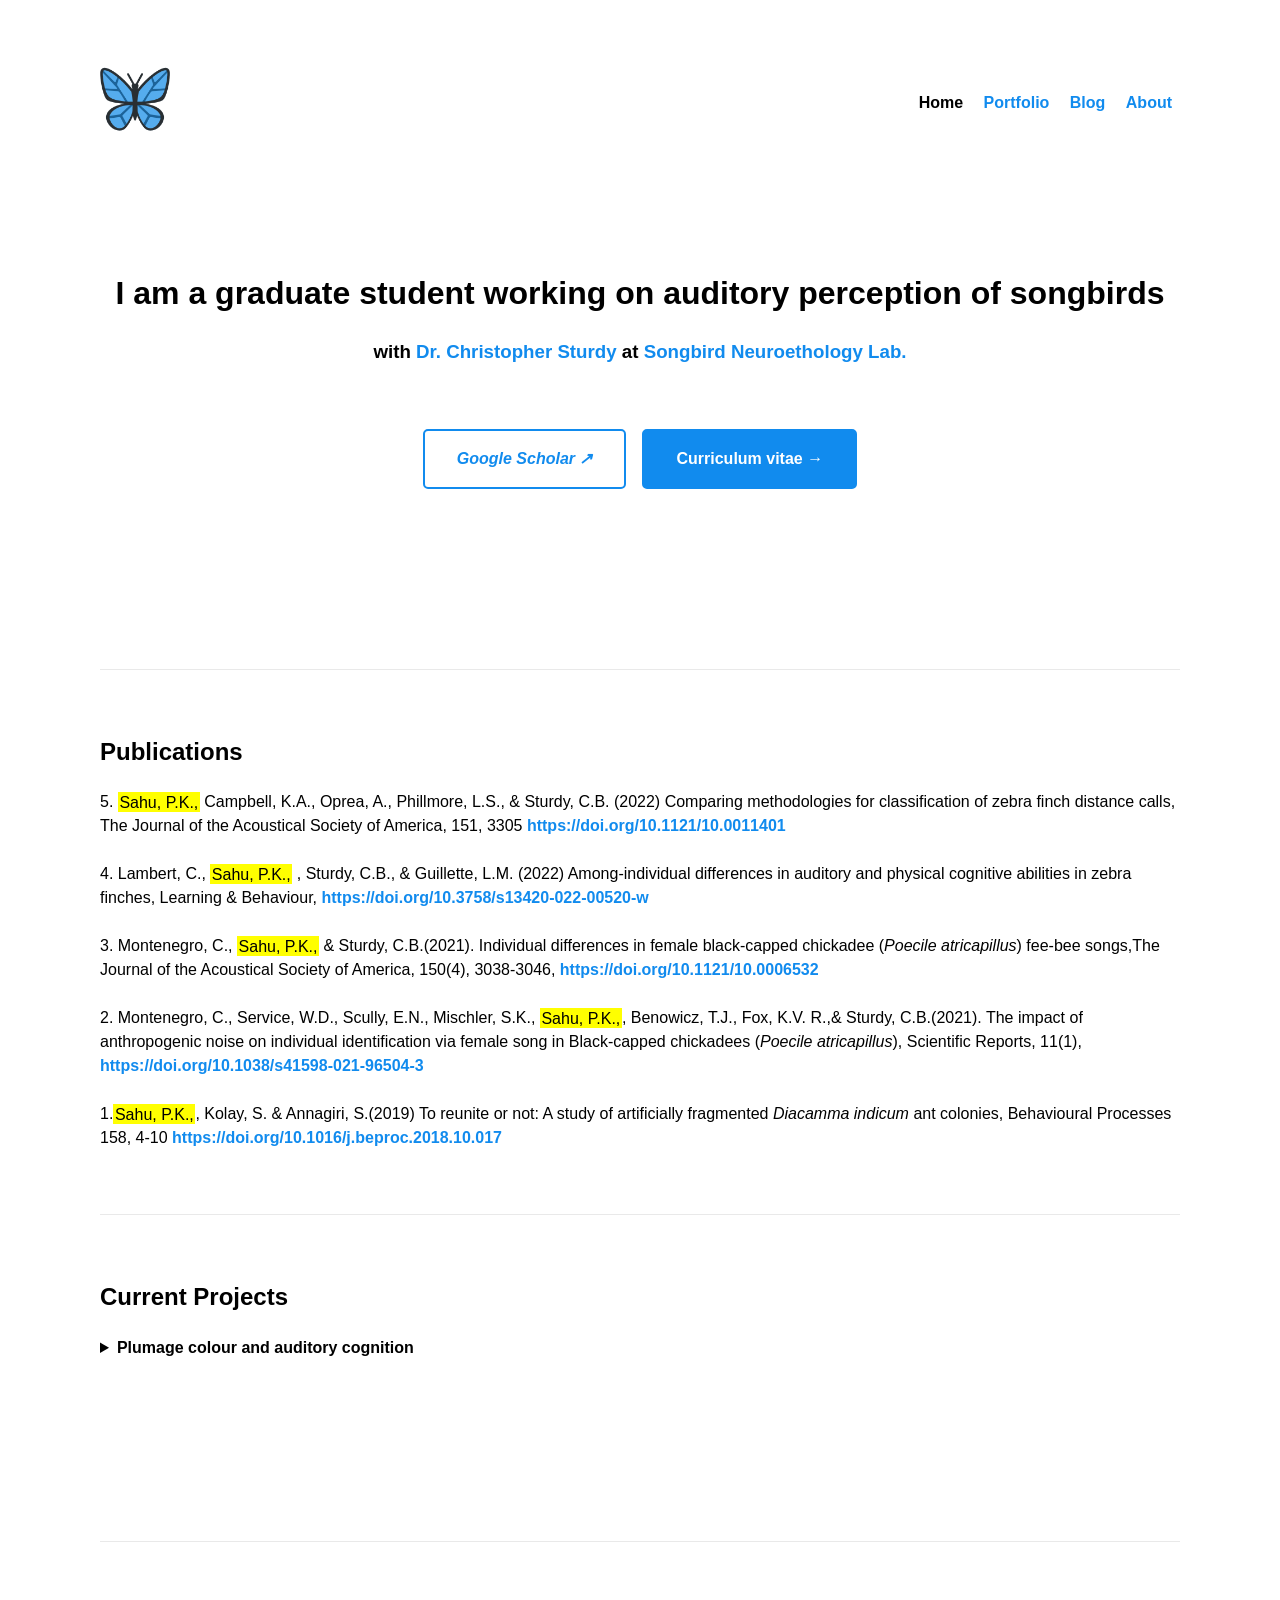
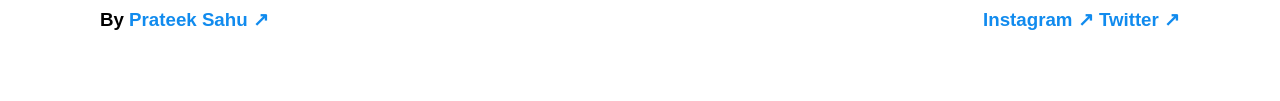
==== index.html @ da3356ee "first" ====
<!-- MVP.css quickstart template: https://github.com/andybrewer/mvp/ -->

<!DOCTYPE html>
<html lang="en">

<head>
    <link rel="icon" href="./images/logo.png">
    <link rel="stylesheet" href="./mvp.css">

    <meta charset="utf-8">
    <meta name="description" content="My description">
    <meta name="viewport" content="width=device-width, initial-scale=1.0">

    <title>Home | Prateek Sahu</title>
</head>

<body>
    <header>
        <nav>
            <a href="https://prateeksahu.com"> <img alt="Prateek Sahu" src="./images/logo.png" height="70"></a>
            <ul>
                <li>Home</li>
                <li><a href="./portfolio.html">Portfolio</a></li>
                <li><a href="./blog.html">Blog</a></li>
                <li><a href="./about.html">About</a></li>
                <!-- <li><a href="#">Dropdown Menu Item</a>
                    <ul>
                        <li><a href="#">Sublink with a long name</a></li>
                        <li><a href="#">Short sublink</a></li>
                    </ul>
                </li> -->
            </ul>
        </nav>
        <h1>
           I am a graduate student working on auditory perception of songbirds</h1>
        <h3> with <a href="https://www.ualberta.ca/science/about-us/contact-us/faculty-directory/christopher-sturdy"> Dr. Christopher Sturdy </a> at 
            <a href="https://sites.psych.ualberta.ca/songbirdneuroethologylab/">Songbird Neuroethology Lab.</h3>
        <br>
        <p><a href="https://scholar.google.com/citations?user=PaXuXvQAAAAJ&hl=en" target="_blank"><i>Google Scholar &nearr;</i></a><a href="./Prateek_Sahu_CV.pdf" target="_blank"><b>Curriculum vitae &rarr;</b></a></p>
    </header>
    <main>
        <!-- <hr>
        <section>
            <!-- <header>
                <h2>Recent Research</h2>
                <p>2. Feed time duration & operant paradigm </p>
                <BR>
                <p>In our Songbird Neuroethology Lab, we often use operant conditioning procedures to study auditory perception i.e. how do birds perceive various vocalizations/sounds? 
                    In an operant study, birds are trained to respond to specific vocalizations using food reinforcement i.e. birds discriminate among vocalization categories. 
                    In previous studies of our lab, birds used to get 1 sec of food access after correct response (correct option depending on research question).
                    In the current study, I investigated the effect of doubling the feed time duration on discrimination performance.</p>
            </header> -->
            <!-- <aside>
                <h3>What?</h3>
                <p>Zebra finches discriminated female distance calls from male distance calls. We compared discrimination performance of birds who got food access of 2 sec vs 1 sec.</p>
                <!-- <p><small>*with small content</small></p> -->
            </aside> 
            <!-- <aside>
                <h3>Why?</h3>
                <p>Food time duration plays crucial role for motivation and animal-wellbeing during an experiment. Understanding its effect on experimental results will help improve animal welfare.
                     <!-- <sup>with notification</sup></p> -->
            </aside> 
            <!-- <aside>
                <h3>Results</h3>
                <p>There was no significant difference in discrimination performance between 2 sec and 1 sec group birds.</p>
            </aside> -->
            
        </section> 
        <!-- <hr>
        <section>
            <blockquote>
                "Quote"
                <footer><i>- Attribution</i></footer>
            </blockquote>
        </section> -->
        <hr>
        <article>
            <h2>Publications</h2>
            <p>5. <mark>Sahu, P.K.,</mark> Campbell, K.A., Oprea, A., Phillmore, L.S., & Sturdy, C.B. (2022) Comparing
                methodologies for classification of zebra finch distance calls, The Journal of the Acoustical Society
                of America, 151, 3305 <a href="https://doi.org/10.1121/10.0011401" target="_blank">https://doi.org/10.1121/10.0011401</a> <br> <br>
            4. Lambert, C., <mark>Sahu, P.K.,</mark> , Sturdy, C.B., & Guillette, L.M. (2022) Among-individual differences in
            auditory and physical cognitive abilities in zebra finches, Learning & Behaviour, <a href="https://doi.org/10.3758/s13420-022-00520-w" target="_blank">https://doi.org/10.3758/s13420-022-00520-w</a> <br><br>
           
            3. Montenegro, C., <mark>Sahu, P.K.,</mark> & Sturdy, C.B.(2021). Individual differences in female black-capped chickadee (<i>Poecile atricapillus</i>) fee-bee songs,The Journal of the Acoustical Society of America,
            150(4), 3038-3046, <a href="https://doi.org/10.1121/10.0006532" target="_blank">https://doi.org/10.1121/10.0006532</a> <br><br>

            2. Montenegro, C., Service, W.D., Scully, E.N., Mischler, S.K., <mark>Sahu, P.K.,</mark>, Benowicz, T.J., Fox,
            K.V. R.,& Sturdy, C.B.(2021). The impact of anthropogenic noise on individual identification via
            female song in Black-capped chickadees (<i>Poecile atricapillus</i>), Scientific Reports, 11(1),
            <a href="https://doi.org/10.1038/s41598-021-96504-3" target="_blank">https://doi.org/10.1038/s41598-021-96504-3</a> <br><br>

            1.<mark>Sahu, P.K.,</mark>, Kolay, S. & Annagiri, S.(2019) To reunite or not: A study of artificially fragmented
            <i>Diacamma indicum</i> ant colonies, Behavioural Processes 158, 4-10 <a href="https://doi.org/10.1016/j.beproc.2018.10.017">https://doi.org/10.1016/j.beproc.2018.10.017</a> 

            </p>
            <!-- <figure>
                <img alt="Stock photo" src="https://via.placeholder.com/1080x500?text=Amazing+stock+photo">
                <figcaption><i>Image caption</i></figcaption>
            </figure> -->
        </article>
        <hr>
        <div>
            <h2>Current Projects</h2>
            <details>
                <summary>Plumage colour and auditory cognition</summary>
                <p>I am looking at how plumage colour affects auditory cognition.</p>
            </details>
            <!-- <details>
                <summary>Another expandable title</summary>
                <p>More revealed content</p>
            </details> -->
            <!-- <p>Inline <code>code</code> snippets</p>
            <pre>
                <code>
// preformatted code block
                </code>
            </pre> -->
        </div>
        <!-- <hr> -->
        <!-- <section>
            <form>
                <header>
                    <h2>Form title</h2>
                </header>
                <label for="input1">Input label:</label>
                <input type="text" id="input1" name="input1" size="20" placeholder="Input1">
                <label for="select1">Select label:</label>
                <select id="select1">
                    <option value="option1">option1</option>
                    <option value="option2">option2</option>
                </select>
                <label for="textarea1">Textarea label:</label>
                <textarea cols="40" rows="5" id="textarea1"></textarea>
                <button type="submit">Submit</button>
            </form>
        </section> -->
    </main>
    <footer>
        <hr>
        <h3>
          By <a href="https://prateeksahu.com" target="_blank">Prateek Sahu &nearr;</a>  
        <span style="float: right">
          <a href="https://instagram.com/prateek.cl" target="_blank">Instagram &nearr;</a> 
          <a href="https://twitter.com/prateek754" target="_blank">Twitter &nearr;</a>
        </span>
        </h3>
       
    </footer>
</body>

</html>
---- mvp.css ----
/* MVP.css v1.11 - https://github.com/andybrewer/mvp */

:root {
    --active-brightness: 0.85;
    --border-radius: 5px;
    --box-shadow: 2px 2px 10px;
    --color-accent: #118bee15;
    --color-bg: #fff;
    --color-bg-secondary: #e9e9e9;
    --color-link: #118bee;
    --color-secondary: #920de9;
    --color-secondary-accent: #920de90b;
    --color-shadow: #f4f4f4;
    --color-table: #118bee;
    --color-text: #000;
    --color-text-secondary: #999;
    --font-family: -apple-system, BlinkMacSystemFont, "Segoe UI", Roboto, Oxygen-Sans, Ubuntu, Cantarell, "Helvetica Neue", sans-serif;
    --hover-brightness: 1.2;
    --justify-important: center;
    --justify-normal: left;
    --line-height: 1.5;
    --width-card: 285px;
    --width-card-medium: 460px;
    --width-card-wide: 800px;
    --width-content: 1080px;
}

@media (prefers-color-scheme: dark) {
    :root[color-mode="user"] {
        --color-accent: #0097fc4f;
        --color-bg: #333;
        --color-bg-secondary: #555;
        --color-link: #0097fc;
        --color-secondary: #e20de9;
        --color-secondary-accent: #e20de94f;
        --color-shadow: #bbbbbb20;
        --color-table: #0097fc;
        --color-text: #f7f7f7;
        --color-text-secondary: #aaa;
    }
}

/* Layout */
article aside {
    background: var(--color-secondary-accent);
    border-left: 4px solid var(--color-secondary);
    padding: 0.01rem 0.8rem;
}

body {
    background: var(--color-bg);
    color: var(--color-text);
    font-family: var(--font-family);
    line-height: var(--line-height);
    margin: 0;
    overflow-x: hidden;
    padding: 0;
}

footer,
header,
main {
    margin: 0 auto;
    max-width: var(--width-content);
    padding: 3rem 1rem;
}

hr {
    background-color: var(--color-bg-secondary);
    border: none;
    height: 1px;
    margin: 4rem 0;
    width: 100%;
}

section {
    display: flex;
    flex-wrap: wrap;
    justify-content: var(--justify-important);
}

section img,
article img {
    max-width: 100%;
}

section pre {
    overflow: auto;
}

section aside {
    border: 1px solid var(--color-bg-secondary);
    border-radius: var(--border-radius);
    box-shadow: var(--box-shadow) var(--color-shadow);
    margin: 1rem;
    padding: 1.25rem;
    width: var(--width-card);
}

section aside:hover {
    box-shadow: var(--box-shadow) var(--color-bg-secondary);
}

[hidden] {
    display: none;
}

/* Headers */
article header,
div header,
main header {
    padding-top: 0;
}

header {
    text-align: var(--justify-important);
}

header a b,
header a em,
header a i,
header a strong {
    margin-left: 0.5rem;
    margin-right: 0.5rem;
}

header nav img {
    margin: 1rem 0;
}

section header {
    padding-top: 0;
    width: 100%;
}

/* Nav */
nav {
    align-items: center;
    display: flex;
    font-weight: bold;
    justify-content: space-between;
    margin-bottom: 7rem;
}

nav ul {
    list-style: none;
    padding: 0;
}

nav ul li {
    display: inline-block;
    margin: 0 0.5rem;
    position: relative;
    text-align: left;
}

/* Nav Dropdown */
nav ul li:hover ul {
    display: block;
}

nav ul li ul {
    background: var(--color-bg);
    border: 1px solid var(--color-bg-secondary);
    border-radius: var(--border-radius);
    box-shadow: var(--box-shadow) var(--color-shadow);
    display: none;
    height: auto;
    left: -2px;
    padding: .5rem 1rem;
    position: absolute;
    top: 1.7rem;
    white-space: nowrap;
    width: auto;
    z-index: 1;
}

nav ul li ul::before {
    /* fill gap above to make mousing over them easier */
    content: "";
    position: absolute;
    left: 0;
    right: 0;
    top: -0.5rem;
    height: 0.5rem;
}

nav ul li ul li,
nav ul li ul li a {
    display: block;
}

/* Typography */
code,
samp {
    background-color: var(--color-accent);
    border-radius: var(--border-radius);
    color: var(--color-text);
    display: inline-block;
    margin: 0 0.1rem;
    padding: 0 0.5rem;
}

details {
    margin: 1.3rem 0;
}

details summary {
    font-weight: bold;
    cursor: pointer;
}

h1,
h2,
h3,
h4,
h5,
h6 {
    line-height: var(--line-height);
}

mark {
    padding: 0.1rem;
}

ol li,
ul li {
    padding: 0.2rem 0;
}

p {
    margin: 0.75rem 0;
    padding: 0;
    width: 100%;
}

pre {
    margin: 1rem 0;
    max-width: var(--width-card-wide);
    padding: 1rem 0;
}

pre code,
pre samp {
    display: block;
    max-width: var(--width-card-wide);
    padding: 0.5rem 2rem;
    white-space: pre-wrap;
}

small {
    color: var(--color-text-secondary);
}

sup {
    background-color: var(--color-secondary);
    border-radius: var(--border-radius);
    color: var(--color-bg);
    font-size: xx-small;
    font-weight: bold;
    margin: 0.2rem;
    padding: 0.2rem 0.3rem;
    position: relative;
    top: -2px;
}

/* Links */
a {
    color: var(--color-link);
    display: inline-block;
    font-weight: bold;
    text-decoration: none;
}

a:active {
    filter: brightness(var(--active-brightness));
    text-decoration: underline;
}

a:hover {
    filter: brightness(var(--hover-brightness));
    text-decoration: underline;
}

a b,
a em,
a i,
a strong,
button {
    border-radius: var(--border-radius);
    display: inline-block;
    font-size: medium;
    font-weight: bold;
    line-height: var(--line-height);
    margin: 0.5rem 0;
    padding: 1rem 2rem;
}

button {
    font-family: var(--font-family);
}

button:active {
    filter: brightness(var(--active-brightness));
}

button:hover {
    cursor: pointer;
    filter: brightness(var(--hover-brightness));
}

a b,
a strong,
button {
    background-color: var(--color-link);
    border: 2px solid var(--color-link);
    color: var(--color-bg);
}

a em,
a i {
    border: 2px solid var(--color-link);
    border-radius: var(--border-radius);
    color: var(--color-link);
    display: inline-block;
    padding: 1rem 2rem;
}

article aside a {
    color: var(--color-secondary);
}

/* Images */
figure {
    margin: 0;
    padding: 0;
}

figure img {
    max-width: 100%;
}

figure figcaption {
    color: var(--color-text-secondary);
}

/* Forms */
button:disabled,
input:disabled {
    background: var(--color-bg-secondary);
    border-color: var(--color-bg-secondary);
    color: var(--color-text-secondary);
    cursor: not-allowed;
}

button[disabled]:hover {
    filter: none;
}

form {
    border: 1px solid var(--color-bg-secondary);
    border-radius: var(--border-radius);
    box-shadow: var(--box-shadow) var(--color-shadow);
    display: block;
    max-width: var(--width-card-wide);
    min-width: var(--width-card);
    padding: 1.5rem;
    text-align: var(--justify-normal);
}

form header {
    margin: 1.5rem 0;
    padding: 1.5rem 0;
}

input,
label,
select,
textarea {
    display: block;
    font-size: inherit;
    max-width: var(--width-card-wide);
}

input[type="checkbox"],
input[type="radio"] {
    display: inline-block;
}

input[type="checkbox"]+label,
input[type="radio"]+label {
    display: inline-block;
    font-weight: normal;
    position: relative;
    top: 1px;
}

input[type="range"] {
    padding: 0.4rem 0;
}

input,
select,
textarea {
    border: 1px solid var(--color-bg-secondary);
    border-radius: var(--border-radius);
    margin-bottom: 1rem;
    padding: 0.4rem 0.8rem;
}

input[type="text"],
textarea {
    width: calc(100% - 1.6rem);
}

input[readonly],
textarea[readonly] {
    background-color: var(--color-bg-secondary);
}

label {
    font-weight: bold;
    margin-bottom: 0.2rem;
}

/* Popups */
dialog {
    border: 1px solid var(--color-bg-secondary);
    border-radius: var(--border-radius);
    box-shadow: var(--box-shadow) var(--color-shadow);
    position: fixed;
    top: 50%;
    left: 50%;
    transform: translate(-50%, -50%);
    width: 50%;
    z-index: 999;
}

/* Tables */
table {
    border: 1px solid var(--color-bg-secondary);
    border-radius: var(--border-radius);
    border-spacing: 0;
    display: inline-block;
    max-width: 100%;
    overflow-x: auto;
    padding: 0;
    white-space: nowrap;
}

table td,
table th,
table tr {
    padding: 0.4rem 0.8rem;
    text-align: var(--justify-important);
}

table thead {
    background-color: var(--color-table);
    border-collapse: collapse;
    border-radius: var(--border-radius);
    color: var(--color-bg);
    margin: 0;
    padding: 0;
}

table thead th:first-child {
    border-top-left-radius: var(--border-radius);
}

table thead th:last-child {
    border-top-right-radius: var(--border-radius);
}

table thead th:first-child,
table tr td:first-child {
    text-align: var(--justify-normal);
}

table tr:nth-child(even) {
    background-color: var(--color-accent);
}

/* Quotes */
blockquote {
    display: block;
    font-size: x-large;
    line-height: var(--line-height);
    margin: 1rem auto;
    max-width: var(--width-card-medium);
    padding: 1.5rem 1rem;
    text-align: var(--justify-important);
}

blockquote footer {
    color: var(--color-text-secondary);
    display: block;
    font-size: small;
    line-height: var(--line-height);
    padding: 1.5rem 0;
}
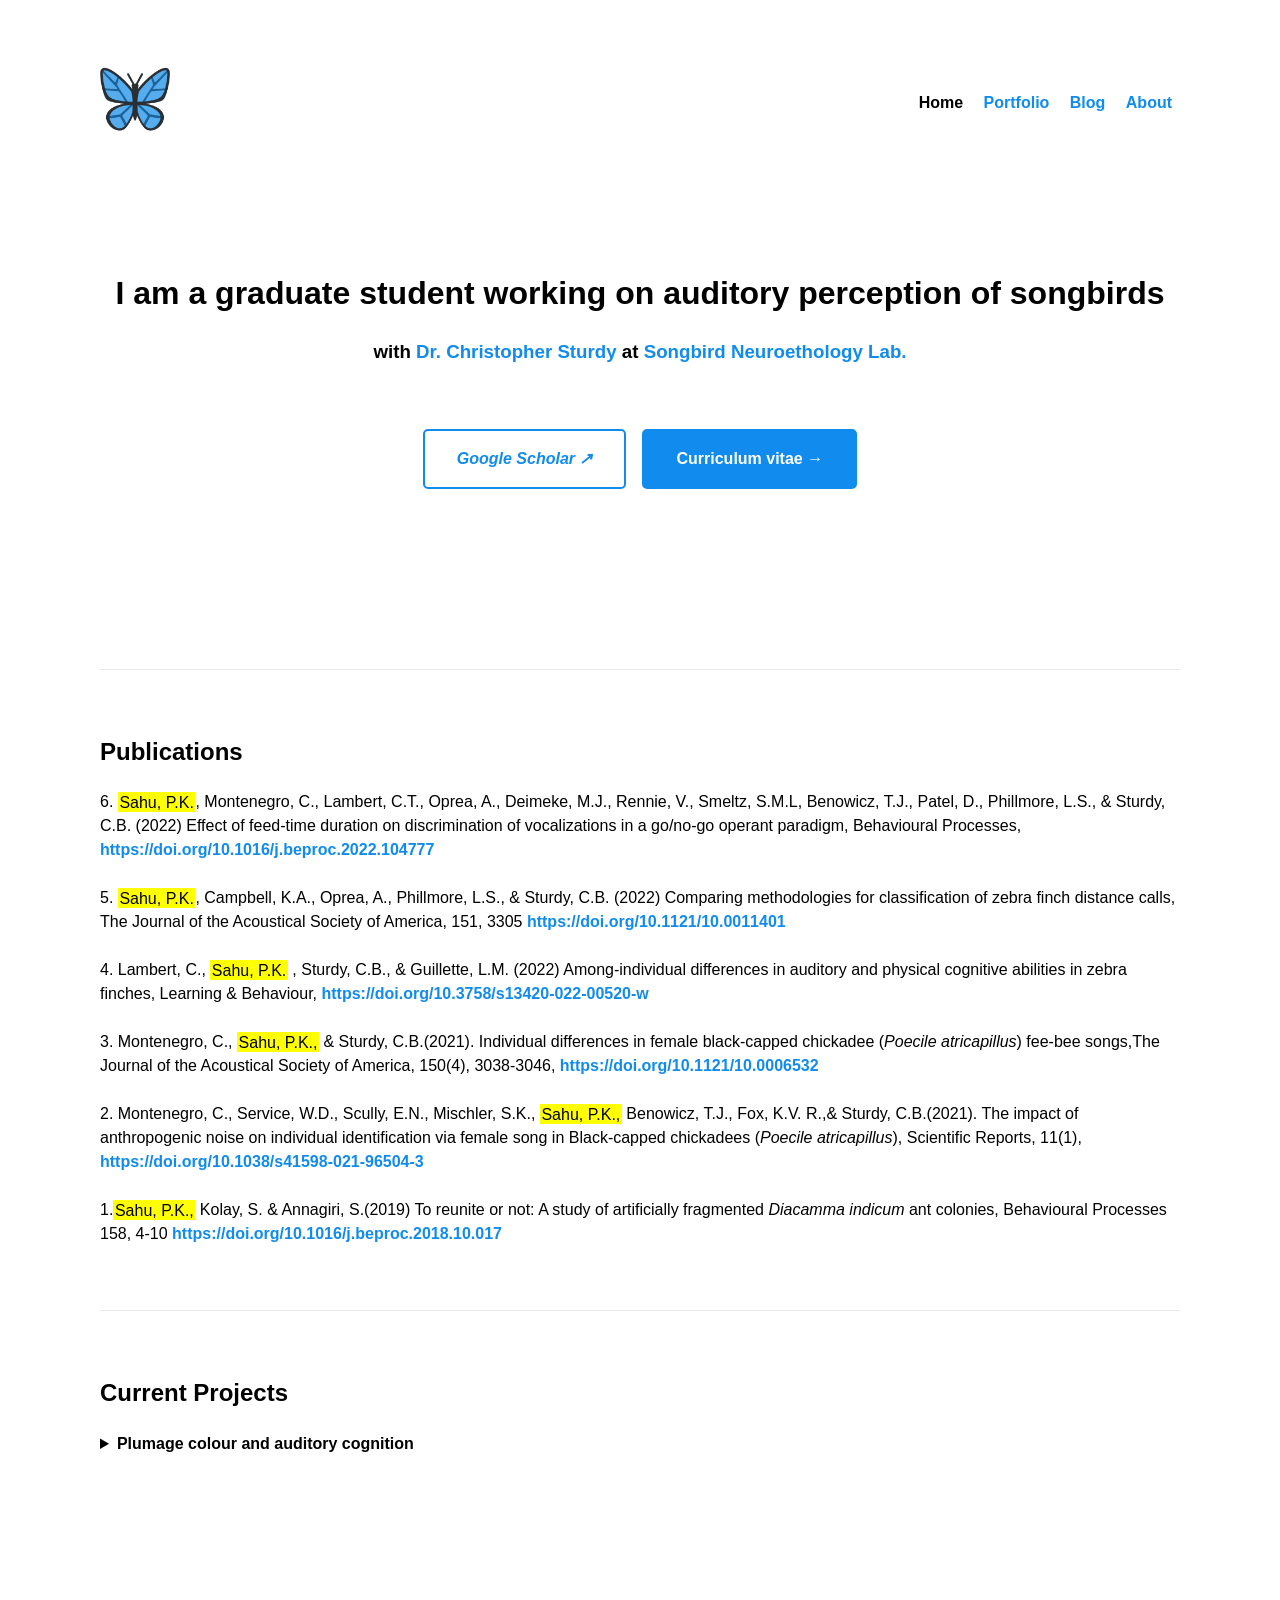
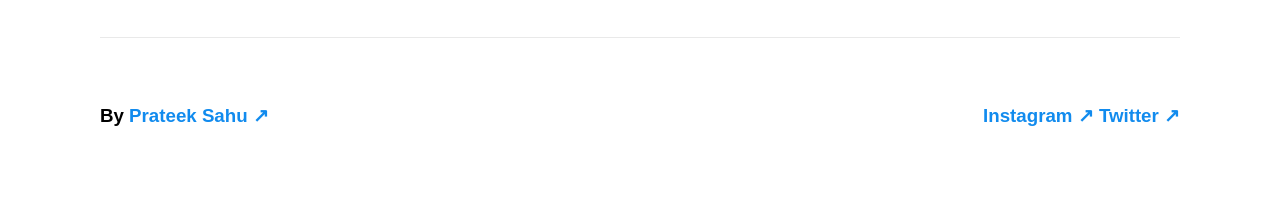
==== commit 4f67d5e2: "update publication" ====
--- a/index.html
+++ b/index.html
@@ -76,21 +76,26 @@
         <hr>
         <article>
             <h2>Publications</h2>
-            <p>5. <mark>Sahu, P.K.,</mark> Campbell, K.A., Oprea, A., Phillmore, L.S., & Sturdy, C.B. (2022) Comparing
+            <p>
+            6. <mark>Sahu, P.K.</mark>, Montenegro, C., Lambert, C.T., Oprea, A., Deimeke, M.J., Rennie, V., Smeltz,  S.M.L, Benowicz, T.J., Patel, D., Phillmore, L.S., & Sturdy, C.B. (2022) Effect of feed-time
+               duration on discrimination of vocalizations in a go/no-go operant paradigm, Behavioural Processes,
+              <a href="https://doi.org/10.1016/j.beproc.2022.104777" target="_blank">https://doi.org/10.1016/j.beproc.2022.104777</a> <br> <br>
+                
+            5. <mark>Sahu, P.K.</mark>, Campbell, K.A., Oprea, A., Phillmore, L.S., & Sturdy, C.B. (2022) Comparing
                 methodologies for classification of zebra finch distance calls, The Journal of the Acoustical Society
                 of America, 151, 3305 <a href="https://doi.org/10.1121/10.0011401" target="_blank">https://doi.org/10.1121/10.0011401</a> <br> <br>
-            4. Lambert, C., <mark>Sahu, P.K.,</mark> , Sturdy, C.B., & Guillette, L.M. (2022) Among-individual differences in
+            4. Lambert, C., <mark>Sahu, P.K.</mark> , Sturdy, C.B., & Guillette, L.M. (2022) Among-individual differences in
             auditory and physical cognitive abilities in zebra finches, Learning & Behaviour, <a href="https://doi.org/10.3758/s13420-022-00520-w" target="_blank">https://doi.org/10.3758/s13420-022-00520-w</a> <br><br>
            
             3. Montenegro, C., <mark>Sahu, P.K.,</mark> & Sturdy, C.B.(2021). Individual differences in female black-capped chickadee (<i>Poecile atricapillus</i>) fee-bee songs,The Journal of the Acoustical Society of America,
             150(4), 3038-3046, <a href="https://doi.org/10.1121/10.0006532" target="_blank">https://doi.org/10.1121/10.0006532</a> <br><br>
 
-            2. Montenegro, C., Service, W.D., Scully, E.N., Mischler, S.K., <mark>Sahu, P.K.,</mark>, Benowicz, T.J., Fox,
+            2. Montenegro, C., Service, W.D., Scully, E.N., Mischler, S.K., <mark>Sahu, P.K.,</mark> Benowicz, T.J., Fox,
             K.V. R.,& Sturdy, C.B.(2021). The impact of anthropogenic noise on individual identification via
             female song in Black-capped chickadees (<i>Poecile atricapillus</i>), Scientific Reports, 11(1),
             <a href="https://doi.org/10.1038/s41598-021-96504-3" target="_blank">https://doi.org/10.1038/s41598-021-96504-3</a> <br><br>
 
-            1.<mark>Sahu, P.K.,</mark>, Kolay, S. & Annagiri, S.(2019) To reunite or not: A study of artificially fragmented
+            1.<mark>Sahu, P.K.,</mark> Kolay, S. & Annagiri, S.(2019) To reunite or not: A study of artificially fragmented
             <i>Diacamma indicum</i> ant colonies, Behavioural Processes 158, 4-10 <a href="https://doi.org/10.1016/j.beproc.2018.10.017">https://doi.org/10.1016/j.beproc.2018.10.017</a> 
 
             </p>
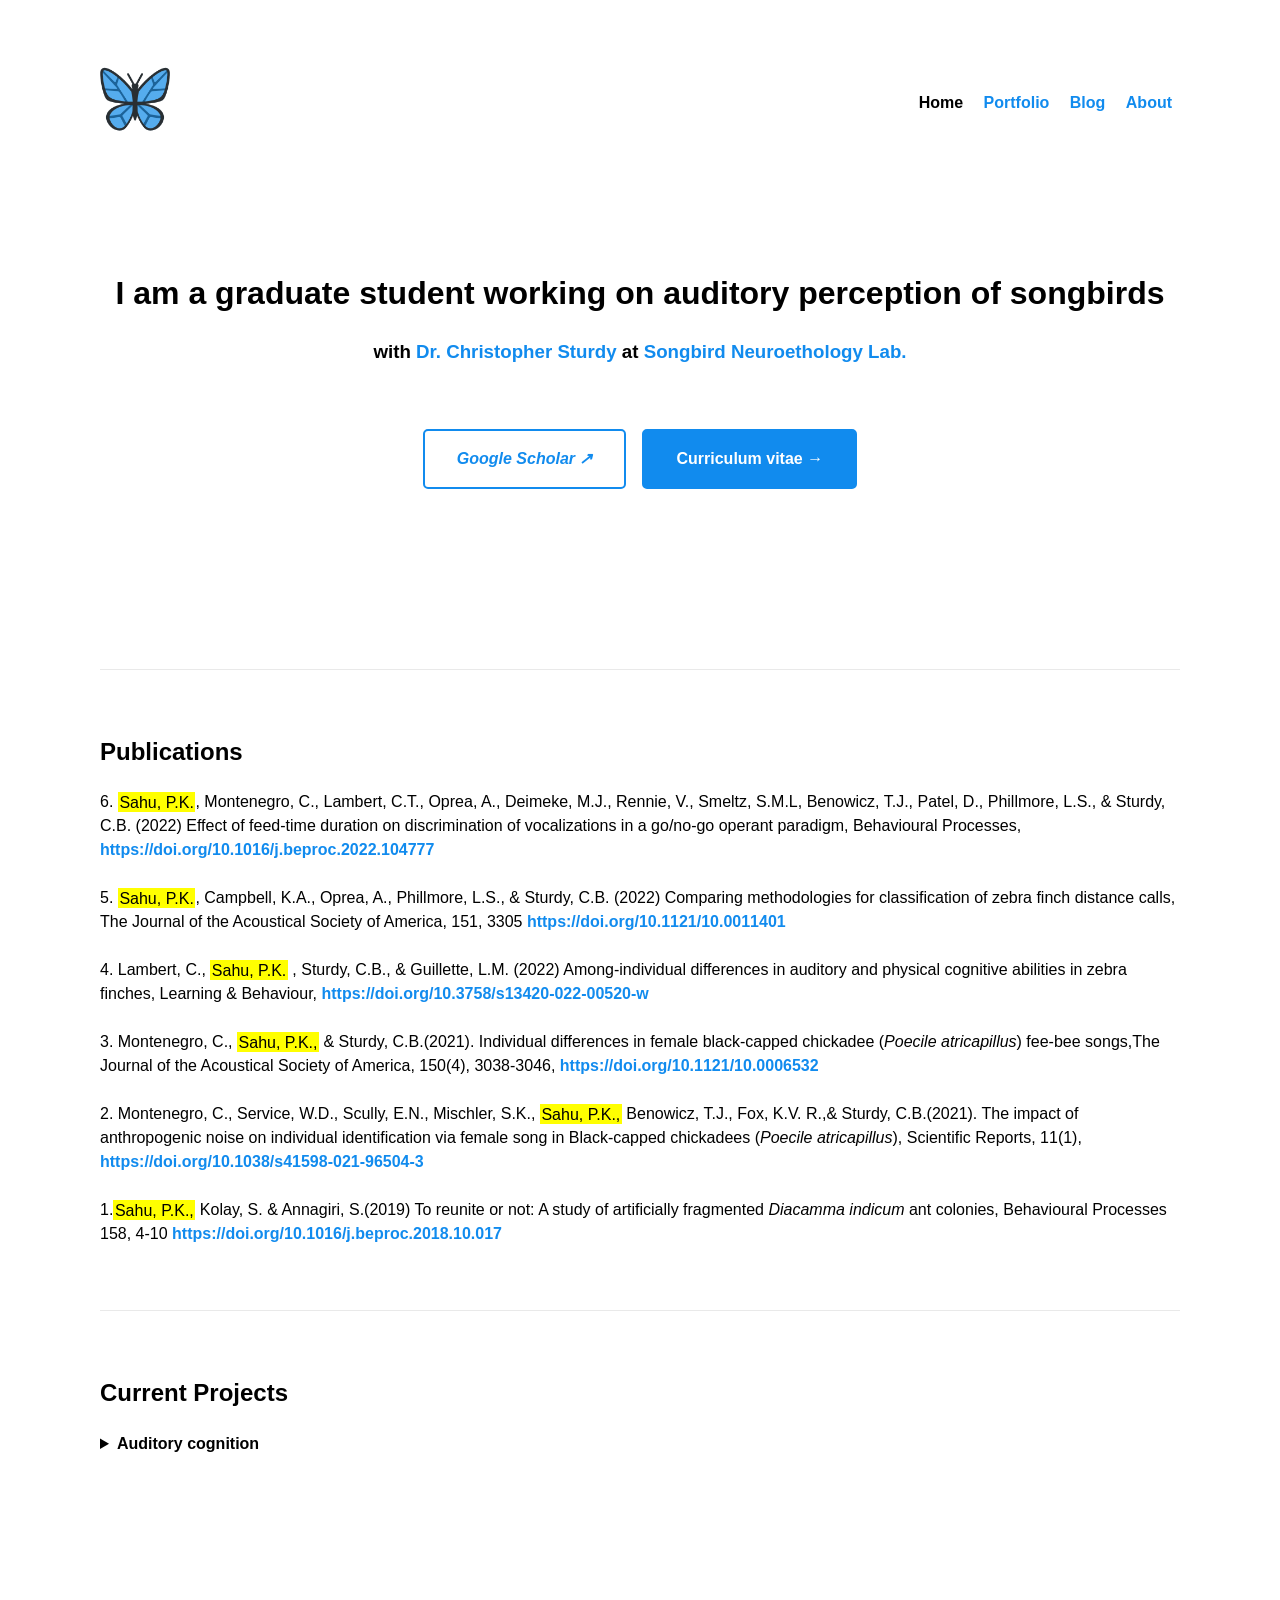
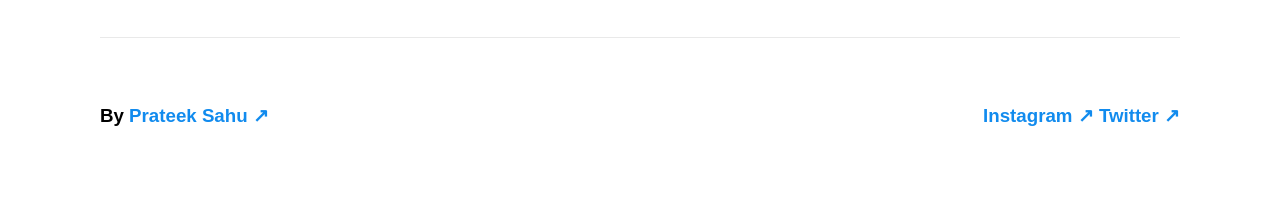
==== commit 980e5a06: "update CV and remove one blogpost" ====
--- a/index.html
+++ b/index.html
@@ -108,8 +108,8 @@
         <div>
             <h2>Current Projects</h2>
             <details>
-                <summary>Plumage colour and auditory cognition</summary>
-                <p>I am looking at how plumage colour affects auditory cognition.</p>
+                <summary>Auditory cognition</summary>
+                <p>Focusing on different correlates  of auditory cognition.</p>
             </details>
             <!-- <details>
                 <summary>Another expandable title</summary>
@@ -146,7 +146,7 @@
         <h3>
           By <a href="https://prateeksahu.com" target="_blank">Prateek Sahu &nearr;</a>  
         <span style="float: right">
-          <a href="https://instagram.com/prateek.cl" target="_blank">Instagram &nearr;</a> 
+          <a href="https://instagram.com/prateekksahu" target="_blank">Instagram &nearr;</a> 
           <a href="https://twitter.com/prateek754" target="_blank">Twitter &nearr;</a>
         </span>
         </h3>
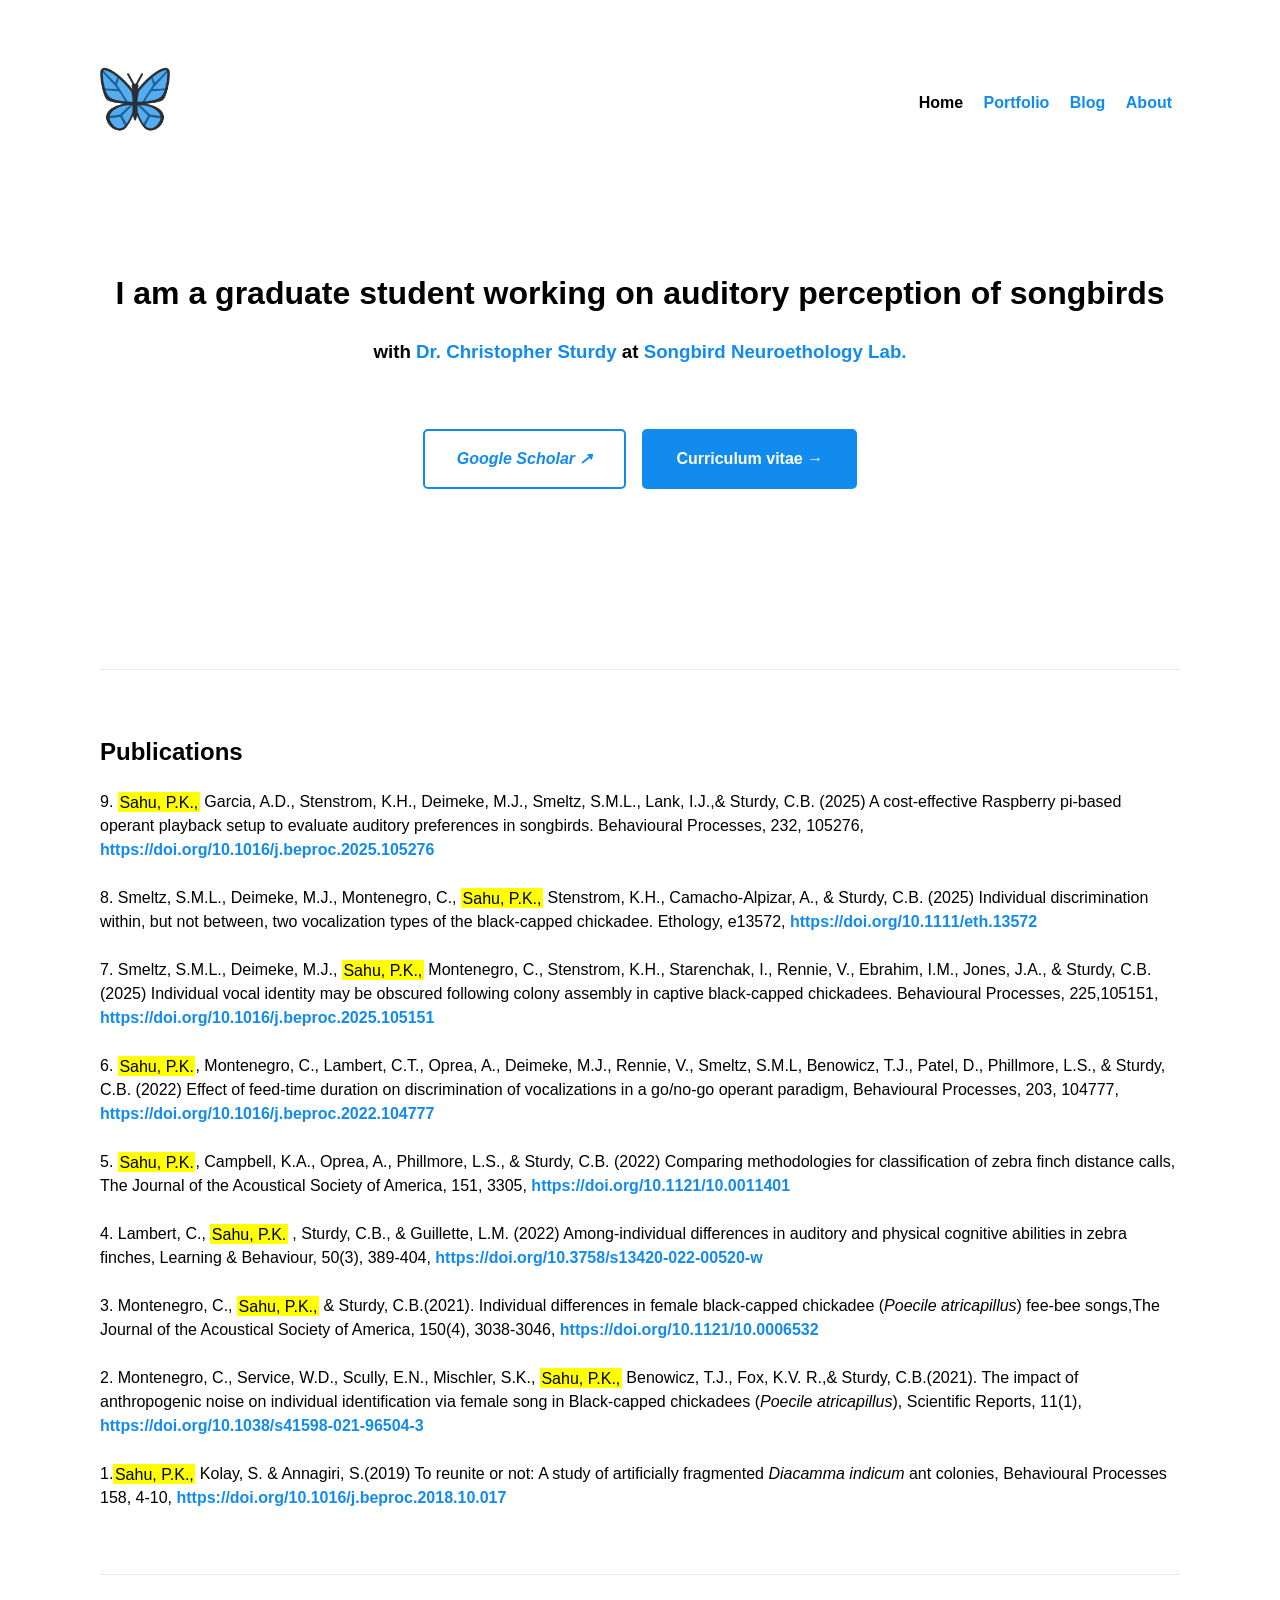
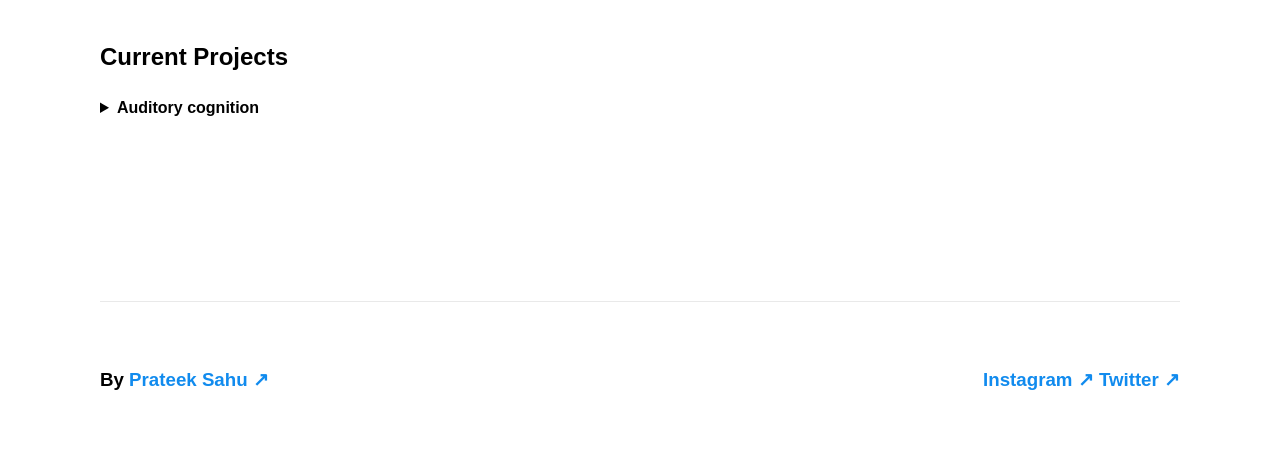
==== commit 3e65b412: "update index page" ====
--- a/index.html
+++ b/index.html
@@ -77,15 +77,28 @@
         <article>
             <h2>Publications</h2>
             <p>
+            9. <mark>Sahu, P.K.,</mark> Garcia, A.D., Stenstrom, K.H., Deimeke, M.J., Smeltz, S.M.L., Lank, I.J.,& Sturdy, C.B. (2025) A cost-effective Raspberry pi-based operant playback setup to evaluate auditory
+             preferences in songbirds. Behavioural Processes, 232, 105276,
+                <a href="https://doi.org/10.1016/j.beproc.2025.105276" target="_blank">https://doi.org/10.1016/j.beproc.2025.105276</a> <br> <br>
+
+            8. Smeltz, S.M.L., Deimeke, M.J., Montenegro, C., <mark>Sahu, P.K.,</mark> Stenstrom, K.H., Camacho-Alpizar, A., & Sturdy, C.B. (2025) Individual discrimination within, but not between, two vocalization types 
+              of the black-capped chickadee. Ethology, e13572,
+                <a href="https://doi.org/10.1111/eth.13572" target="_blank">https://doi.org/10.1111/eth.13572</a> <br> <br>
+
+            7. Smeltz, S.M.L., Deimeke, M.J., <mark>Sahu, P.K.,</mark> Montenegro, C., Stenstrom, K.H., Starenchak, I., Rennie, V., Ebrahim, I.M., Jones, J.A., & Sturdy, C.B. (2025) Individual vocal identity may be obscured
+               following colony assembly in captive black-capped chickadees. Behavioural Processes, 225,105151,
+              <a href="https://doi.org/10.1016/j.beproc.2025.105151" target="_blank">https://doi.org/10.1016/j.beproc.2025.105151</a> <br> <br>
+
             6. <mark>Sahu, P.K.</mark>, Montenegro, C., Lambert, C.T., Oprea, A., Deimeke, M.J., Rennie, V., Smeltz,  S.M.L, Benowicz, T.J., Patel, D., Phillmore, L.S., & Sturdy, C.B. (2022) Effect of feed-time
-               duration on discrimination of vocalizations in a go/no-go operant paradigm, Behavioural Processes,
+               duration on discrimination of vocalizations in a go/no-go operant paradigm, Behavioural Processes, 203, 104777,
               <a href="https://doi.org/10.1016/j.beproc.2022.104777" target="_blank">https://doi.org/10.1016/j.beproc.2022.104777</a> <br> <br>
                 
             5. <mark>Sahu, P.K.</mark>, Campbell, K.A., Oprea, A., Phillmore, L.S., & Sturdy, C.B. (2022) Comparing
                 methodologies for classification of zebra finch distance calls, The Journal of the Acoustical Society
-                of America, 151, 3305 <a href="https://doi.org/10.1121/10.0011401" target="_blank">https://doi.org/10.1121/10.0011401</a> <br> <br>
+                of America, 151, 3305, <a href="https://doi.org/10.1121/10.0011401" target="_blank">https://doi.org/10.1121/10.0011401</a> <br> <br>
+
             4. Lambert, C., <mark>Sahu, P.K.</mark> , Sturdy, C.B., & Guillette, L.M. (2022) Among-individual differences in
-            auditory and physical cognitive abilities in zebra finches, Learning & Behaviour, <a href="https://doi.org/10.3758/s13420-022-00520-w" target="_blank">https://doi.org/10.3758/s13420-022-00520-w</a> <br><br>
+            auditory and physical cognitive abilities in zebra finches, Learning & Behaviour, 50(3), 389-404, <a href="https://doi.org/10.3758/s13420-022-00520-w" target="_blank">https://doi.org/10.3758/s13420-022-00520-w</a> <br><br>
            
             3. Montenegro, C., <mark>Sahu, P.K.,</mark> & Sturdy, C.B.(2021). Individual differences in female black-capped chickadee (<i>Poecile atricapillus</i>) fee-bee songs,The Journal of the Acoustical Society of America,
             150(4), 3038-3046, <a href="https://doi.org/10.1121/10.0006532" target="_blank">https://doi.org/10.1121/10.0006532</a> <br><br>
@@ -96,7 +109,7 @@
             <a href="https://doi.org/10.1038/s41598-021-96504-3" target="_blank">https://doi.org/10.1038/s41598-021-96504-3</a> <br><br>
 
             1.<mark>Sahu, P.K.,</mark> Kolay, S. & Annagiri, S.(2019) To reunite or not: A study of artificially fragmented
-            <i>Diacamma indicum</i> ant colonies, Behavioural Processes 158, 4-10 <a href="https://doi.org/10.1016/j.beproc.2018.10.017">https://doi.org/10.1016/j.beproc.2018.10.017</a> 
+            <i>Diacamma indicum</i> ant colonies, Behavioural Processes 158, 4-10, <a href="https://doi.org/10.1016/j.beproc.2018.10.017">https://doi.org/10.1016/j.beproc.2018.10.017</a> 
 
             </p>
             <!-- <figure>
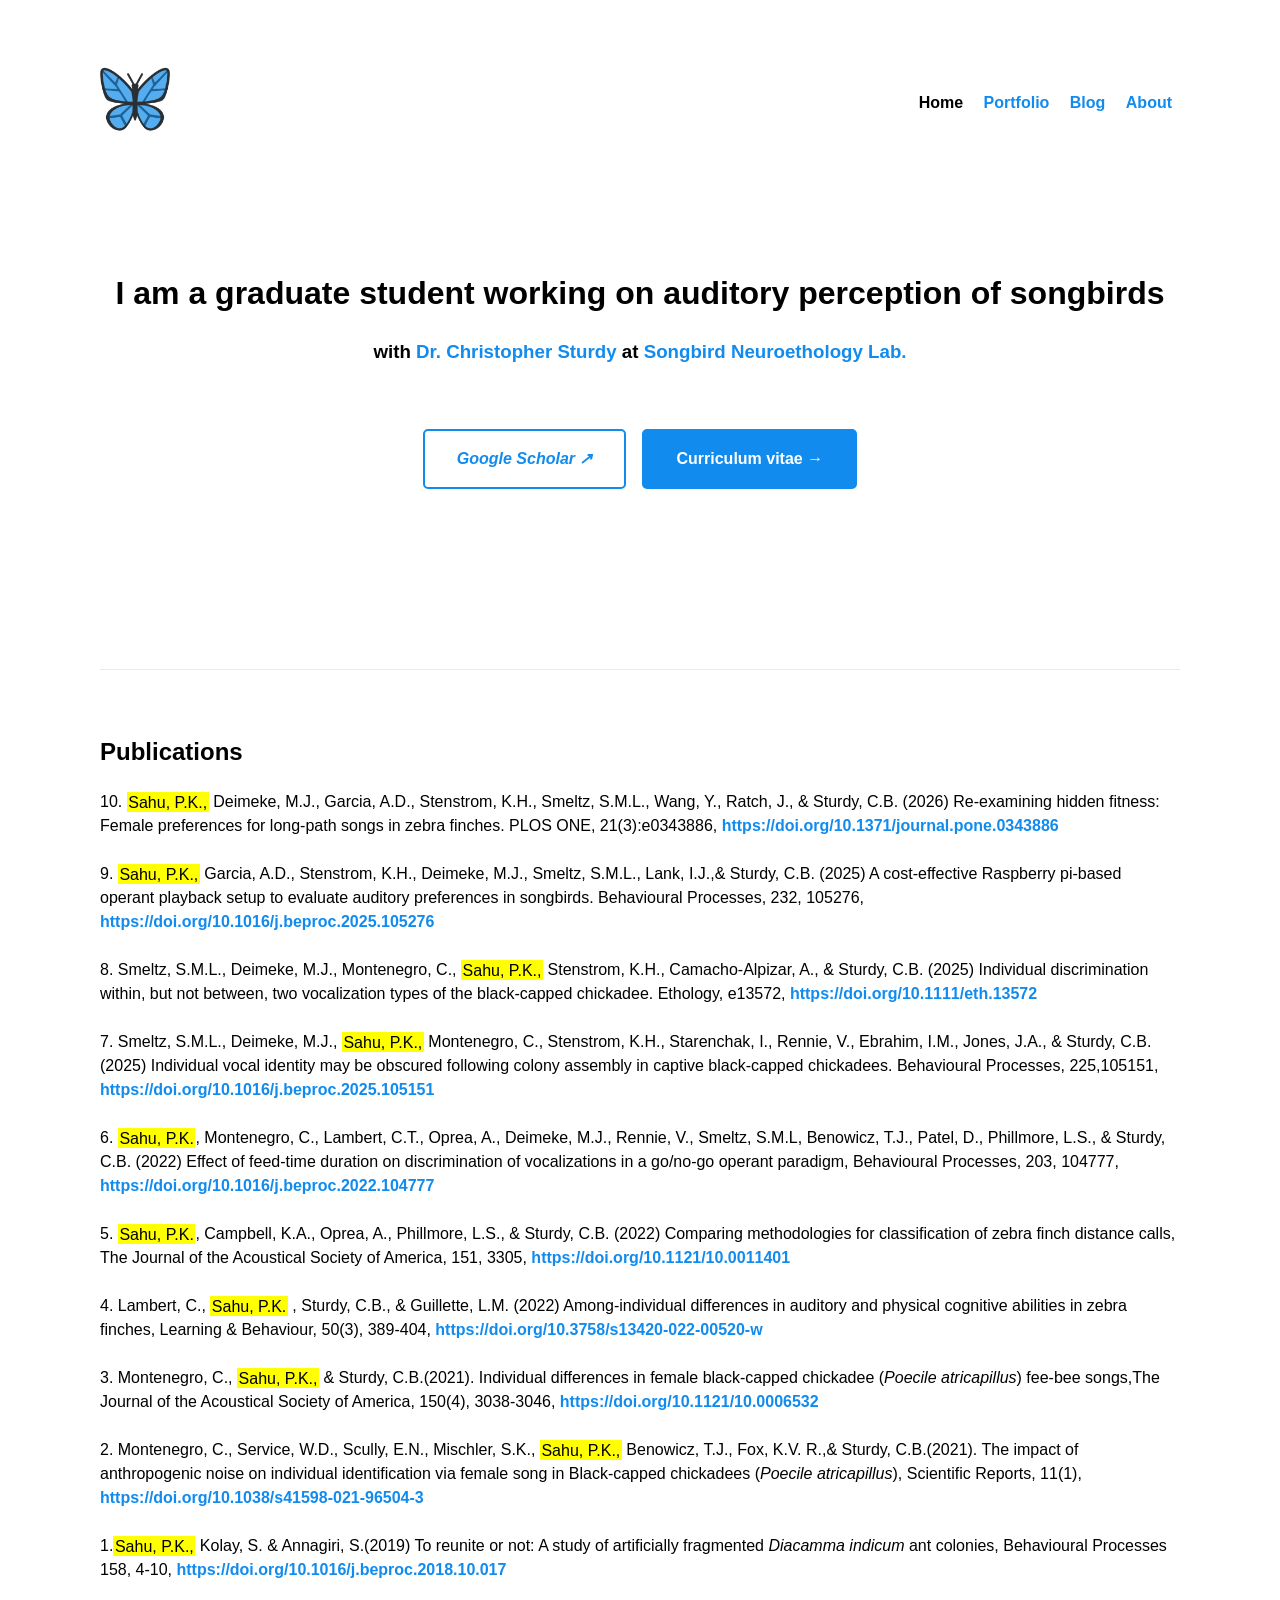
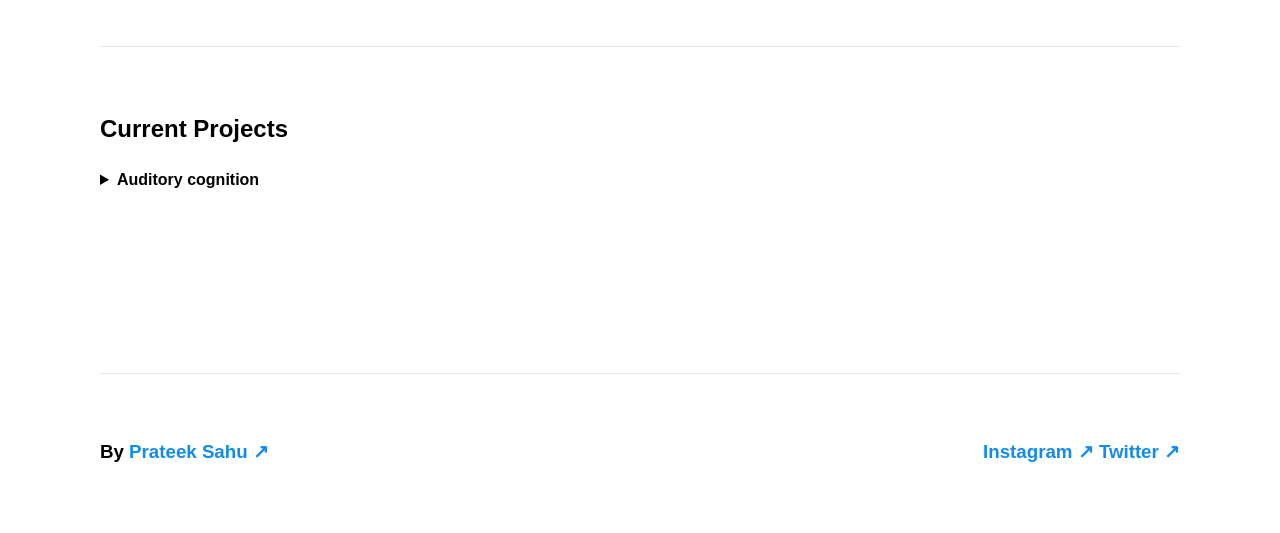
==== commit 06099b7e: "update latest pubs" ====
--- a/index.html
+++ b/index.html
@@ -77,6 +77,10 @@
         <article>
             <h2>Publications</h2>
             <p>
+            10. <mark>Sahu, P.K.,</mark> Deimeke, M.J., Garcia, A.D., Stenstrom, K.H., Smeltz, S.M.L., Wang, Y., Ratch, J., & Sturdy, C.B. (2026) Re-examining hidden fitness: Female preferences for long-path songs in
+            zebra finches. PLOS ONE, 21(3):e0343886,
+                <a href="https://doi.org/10.1371/journal.pone.0343886" target="_blank">https://doi.org/10.1371/journal.pone.0343886</a> <br> <br>
+
             9. <mark>Sahu, P.K.,</mark> Garcia, A.D., Stenstrom, K.H., Deimeke, M.J., Smeltz, S.M.L., Lank, I.J.,& Sturdy, C.B. (2025) A cost-effective Raspberry pi-based operant playback setup to evaluate auditory
              preferences in songbirds. Behavioural Processes, 232, 105276,
                 <a href="https://doi.org/10.1016/j.beproc.2025.105276" target="_blank">https://doi.org/10.1016/j.beproc.2025.105276</a> <br> <br>
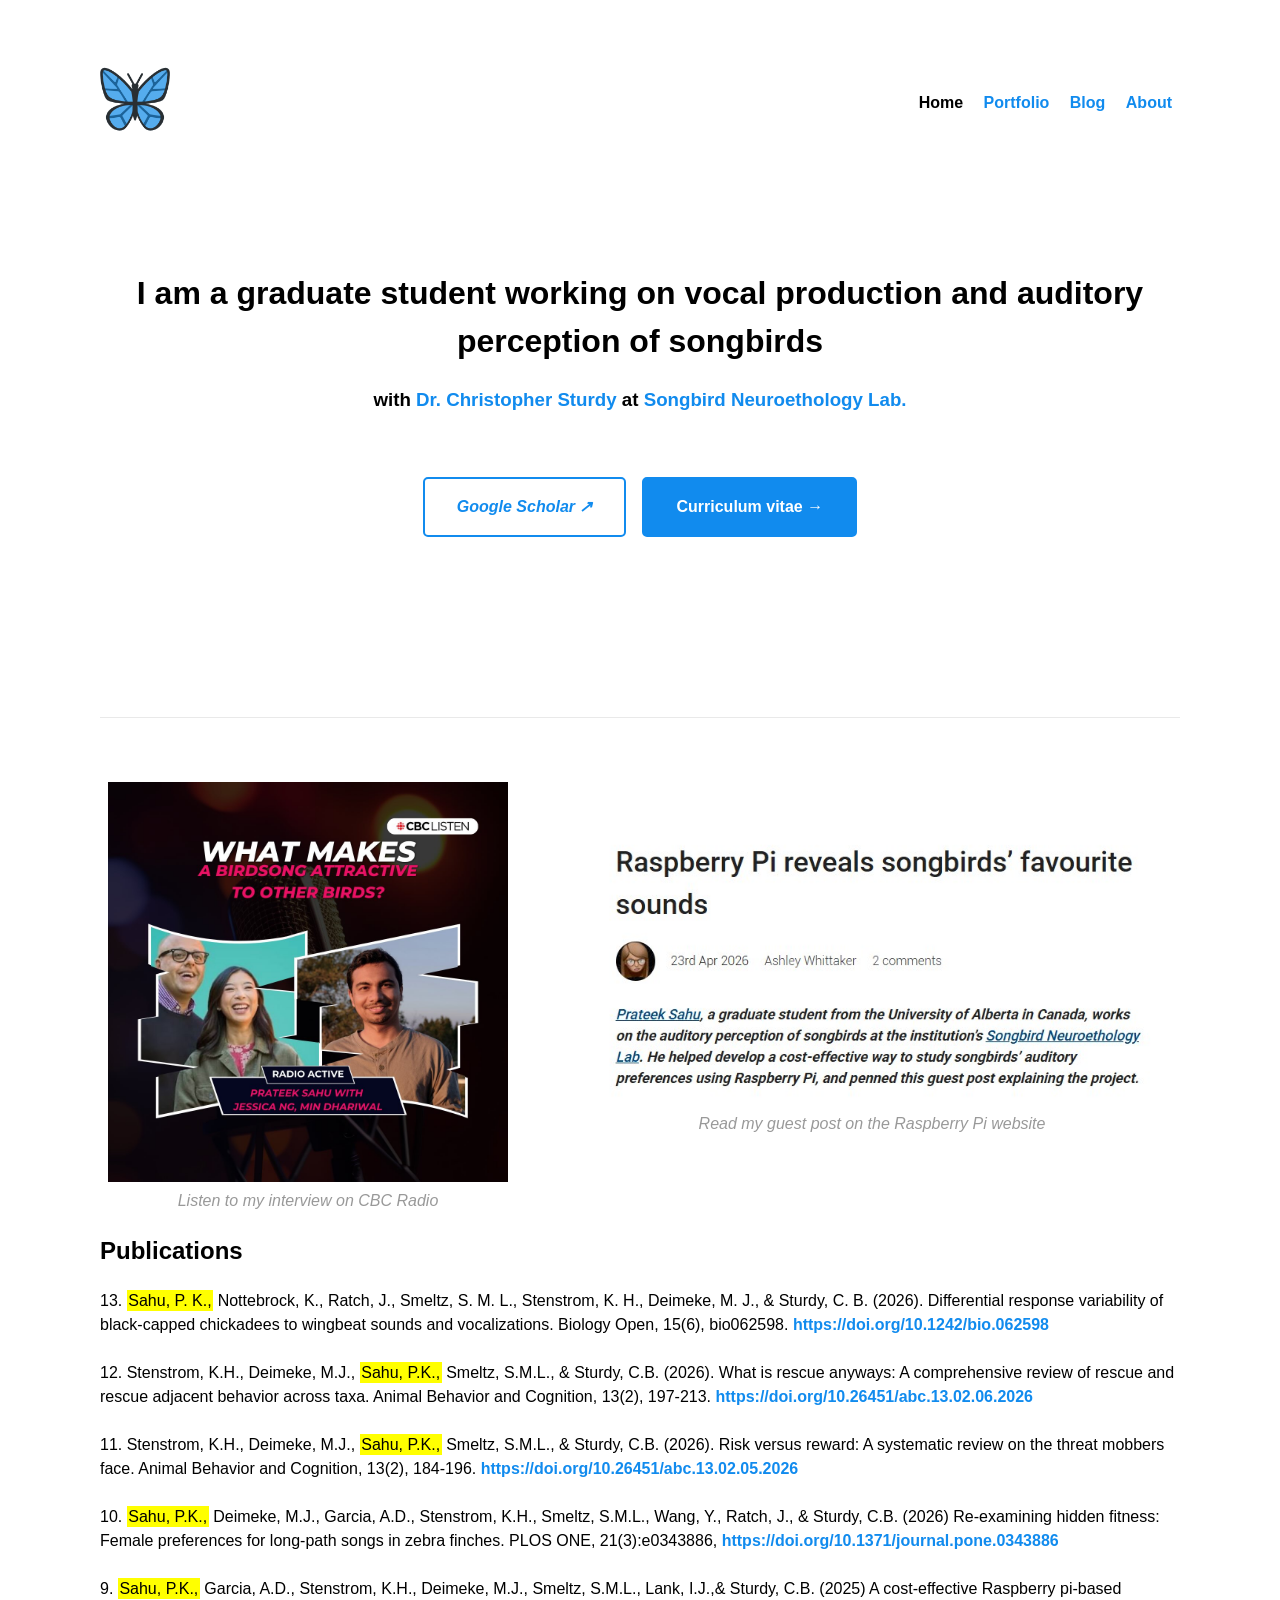
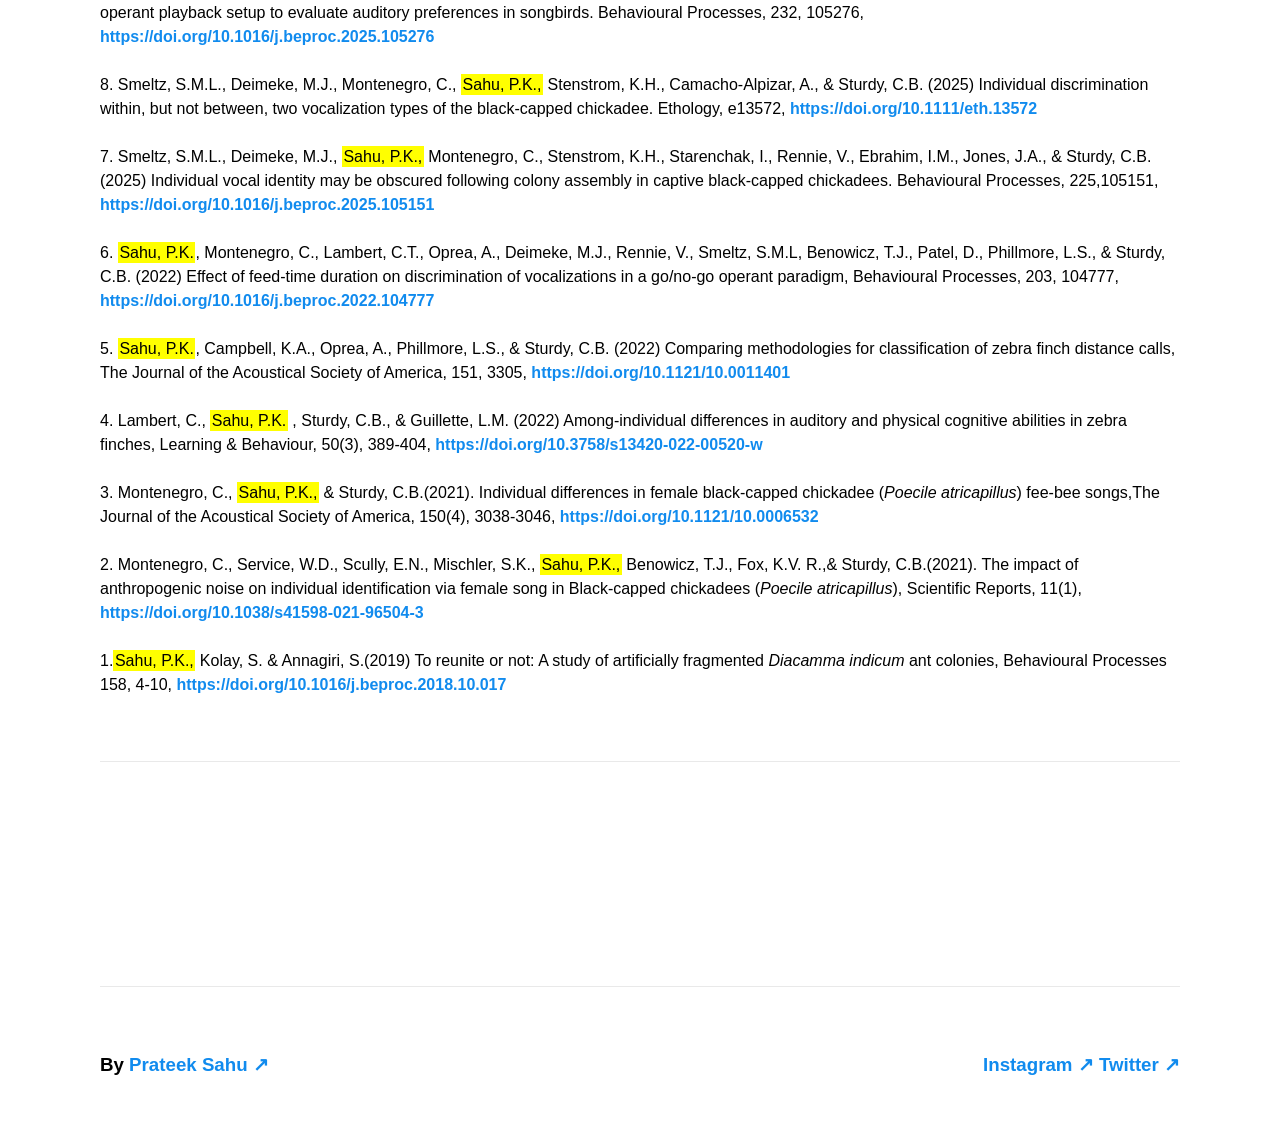
==== commit 7db48b7b: "update webiste" ====
--- a/index.html
+++ b/index.html
@@ -32,7 +32,7 @@
             </ul>
         </nav>
         <h1>
-           I am a graduate student working on auditory perception of songbirds</h1>
+           I am a graduate student working on vocal production and auditory perception of songbirds</h1>
         <h3> with <a href="https://www.ualberta.ca/science/about-us/contact-us/faculty-directory/christopher-sturdy"> Dr. Christopher Sturdy </a> at 
             <a href="https://sites.psych.ualberta.ca/songbirdneuroethologylab/">Songbird Neuroethology Lab.</h3>
         <br>
@@ -64,19 +64,34 @@
                 <h3>Results</h3>
                 <p>There was no significant difference in discrimination performance between 2 sec and 1 sec group birds.</p>
             </aside> -->
-            
-        </section> 
-        <!-- <hr>
+
+        <hr>
+        <!-- section for two images with link-->
         <section>
-            <blockquote>
-                "Quote"
-                <footer><i>- Attribution</i></footer>
-            </blockquote>
-        </section> -->
-        <hr>
+            <figure>
+                <a href="https://www.cbc.ca/listen/live-radio/1-52-radio-active/clip/16206412-what-makes-birdsong-attractive-birds" target="_blank">
+                    <img alt="CBC Radio Interview" src="./images/cbc.jpg" width="400">
+                </a>
+                <figcaption><i> Listen to my interview on CBC Radio </i></figcaption>
+            </figure>
+            <figure>
+                <a href="https://www.raspberrypi.com/news/raspberry-pi-reveals-songbirds-favourite-sounds/" target="_blank">
+                    <img alt="Raspberry Pi" src="./images/raspi.jpg" width="600">
+                </a>
+                <figcaption><i>Read my guest post on the Raspberry Pi website</i></figcaption>
+            </figure>
+        </section>  
         <article>
             <h2>Publications</h2>
             <p>
+            13. <mark> Sahu, P. K.,</mark> Nottebrock, K., Ratch, J., Smeltz, S. M. L., Stenstrom, K. H., Deimeke, M. J., & Sturdy, C. B. (2026). Differential response variability of black-capped chickadees to wingbeat sounds and vocalizations. 
+            Biology Open, 15(6), bio062598. <a href="https://doi.org/10.1242/bio.062598" target="_blank">https://doi.org/10.1242/bio.062598</a> <br> <br>
+            
+            12. Stenstrom, K.H., Deimeke, M.J., <mark>Sahu, P.K.,</mark> Smeltz, S.M.L., & Sturdy, C.B. (2026). What is rescue anyways: A comprehensive review of rescue and rescue adjacent behavior across taxa. 
+            Animal Behavior and Cognition, 13(2), 197-213. <a href="https://doi.org/10.26451/abc.13.02.06.2026" target="_blank">https://doi.org/10.26451/abc.13.02.06.2026</a> <br> <br>
+
+            11. Stenstrom, K.H., Deimeke, M.J., <mark>Sahu, P.K.,</mark> Smeltz, S.M.L., & Sturdy, C.B. (2026). Risk versus reward: A systematic review on the threat mobbers face. Animal Behavior and Cognition, 13(2), 184-196. 
+                <a href="https://doi.org/10.26451/abc.13.02.05.2026" target="_blank">https://doi.org/10.26451/abc.13.02.05.2026</a> <br> <br>
             10. <mark>Sahu, P.K.,</mark> Deimeke, M.J., Garcia, A.D., Stenstrom, K.H., Smeltz, S.M.L., Wang, Y., Ratch, J., & Sturdy, C.B. (2026) Re-examining hidden fitness: Female preferences for long-path songs in
             zebra finches. PLOS ONE, 21(3):e0343886,
                 <a href="https://doi.org/10.1371/journal.pone.0343886" target="_blank">https://doi.org/10.1371/journal.pone.0343886</a> <br> <br>
@@ -123,11 +138,11 @@
         </article>
         <hr>
         <div>
-            <h2>Current Projects</h2>
+            <!-- <h2>Current Projects</h2>
             <details>
                 <summary>Auditory cognition</summary>
                 <p>Focusing on different correlates  of auditory cognition.</p>
-            </details>
+            </details> -->
             <!-- <details>
                 <summary>Another expandable title</summary>
                 <p>More revealed content</p>
--- a/mvp.css
+++ b/mvp.css
@@ -76,6 +76,7 @@
 section {
     display: flex;
     flex-wrap: wrap;
+    gap: 4rem;
     justify-content: var(--justify-important);
 }
 
@@ -334,6 +335,7 @@
 figure {
     margin: 0;
     padding: 0;
+    text-align: center;
 }
 
 figure img {
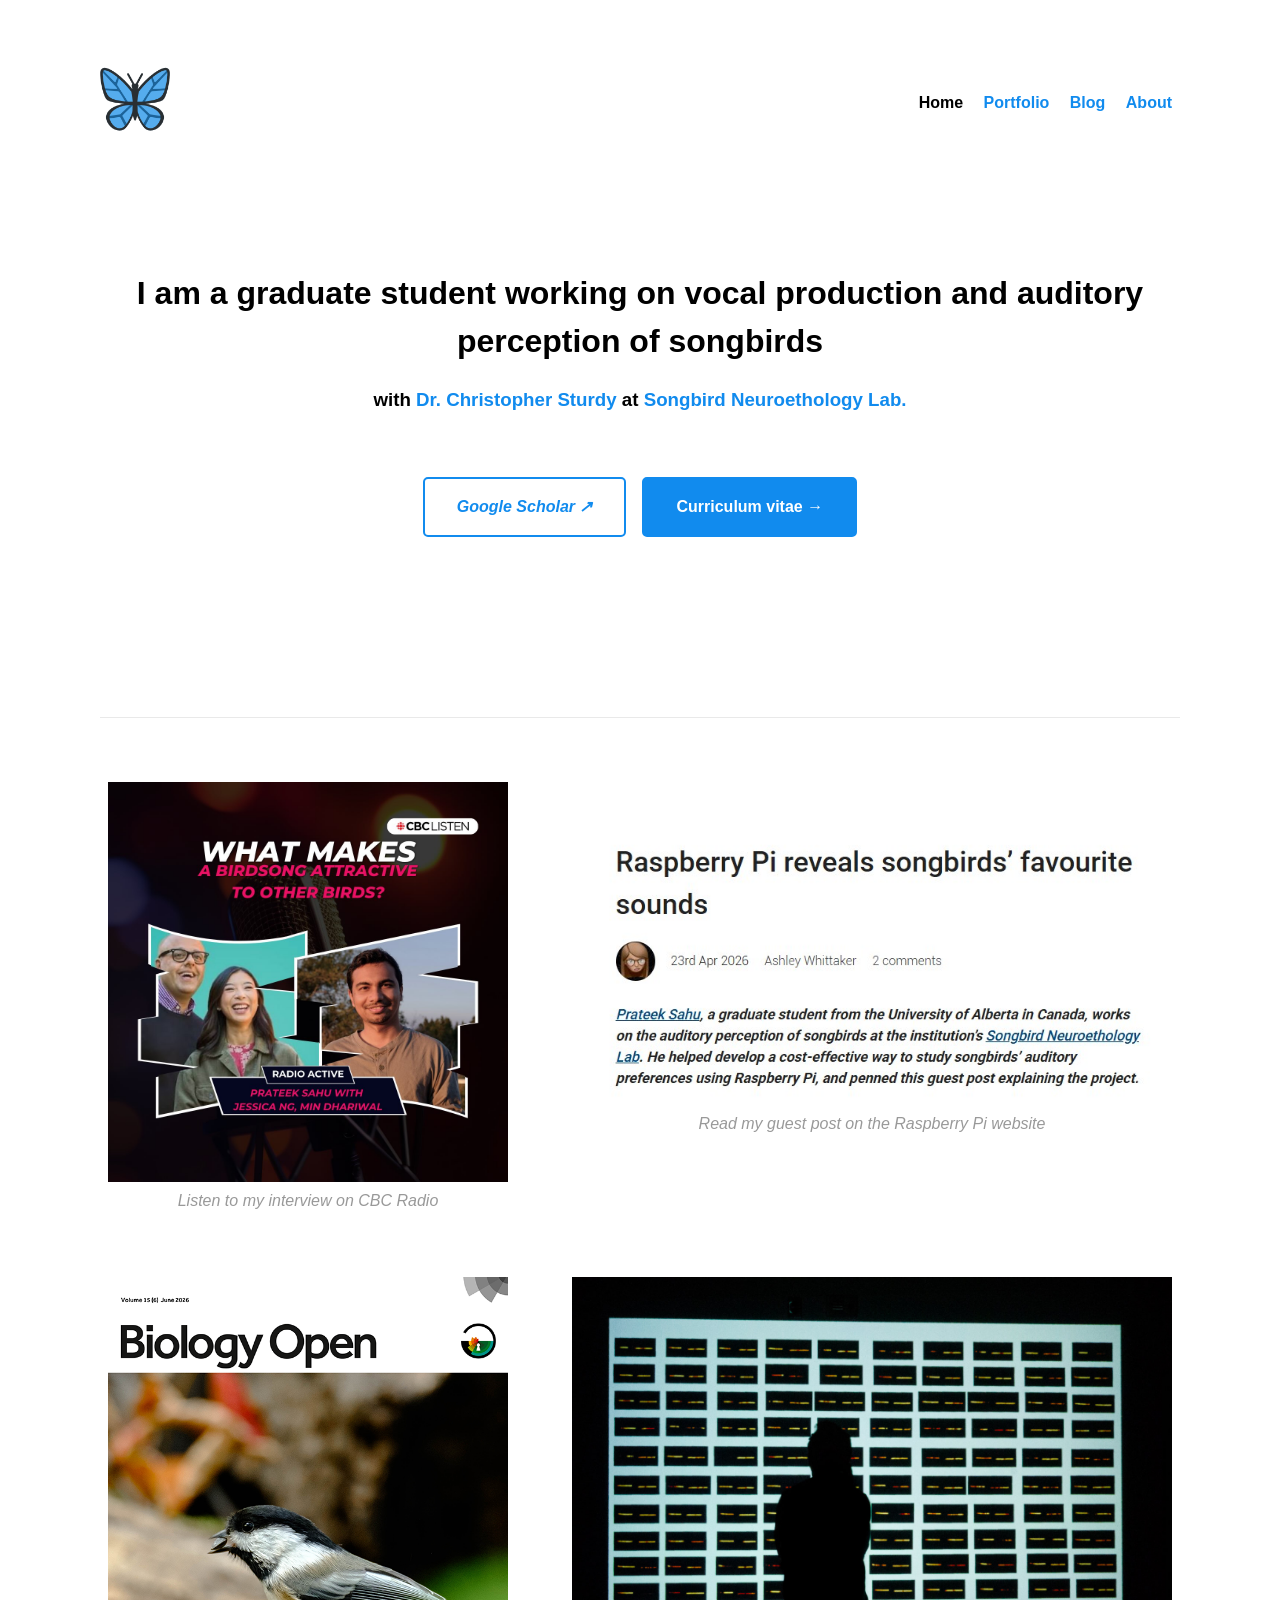
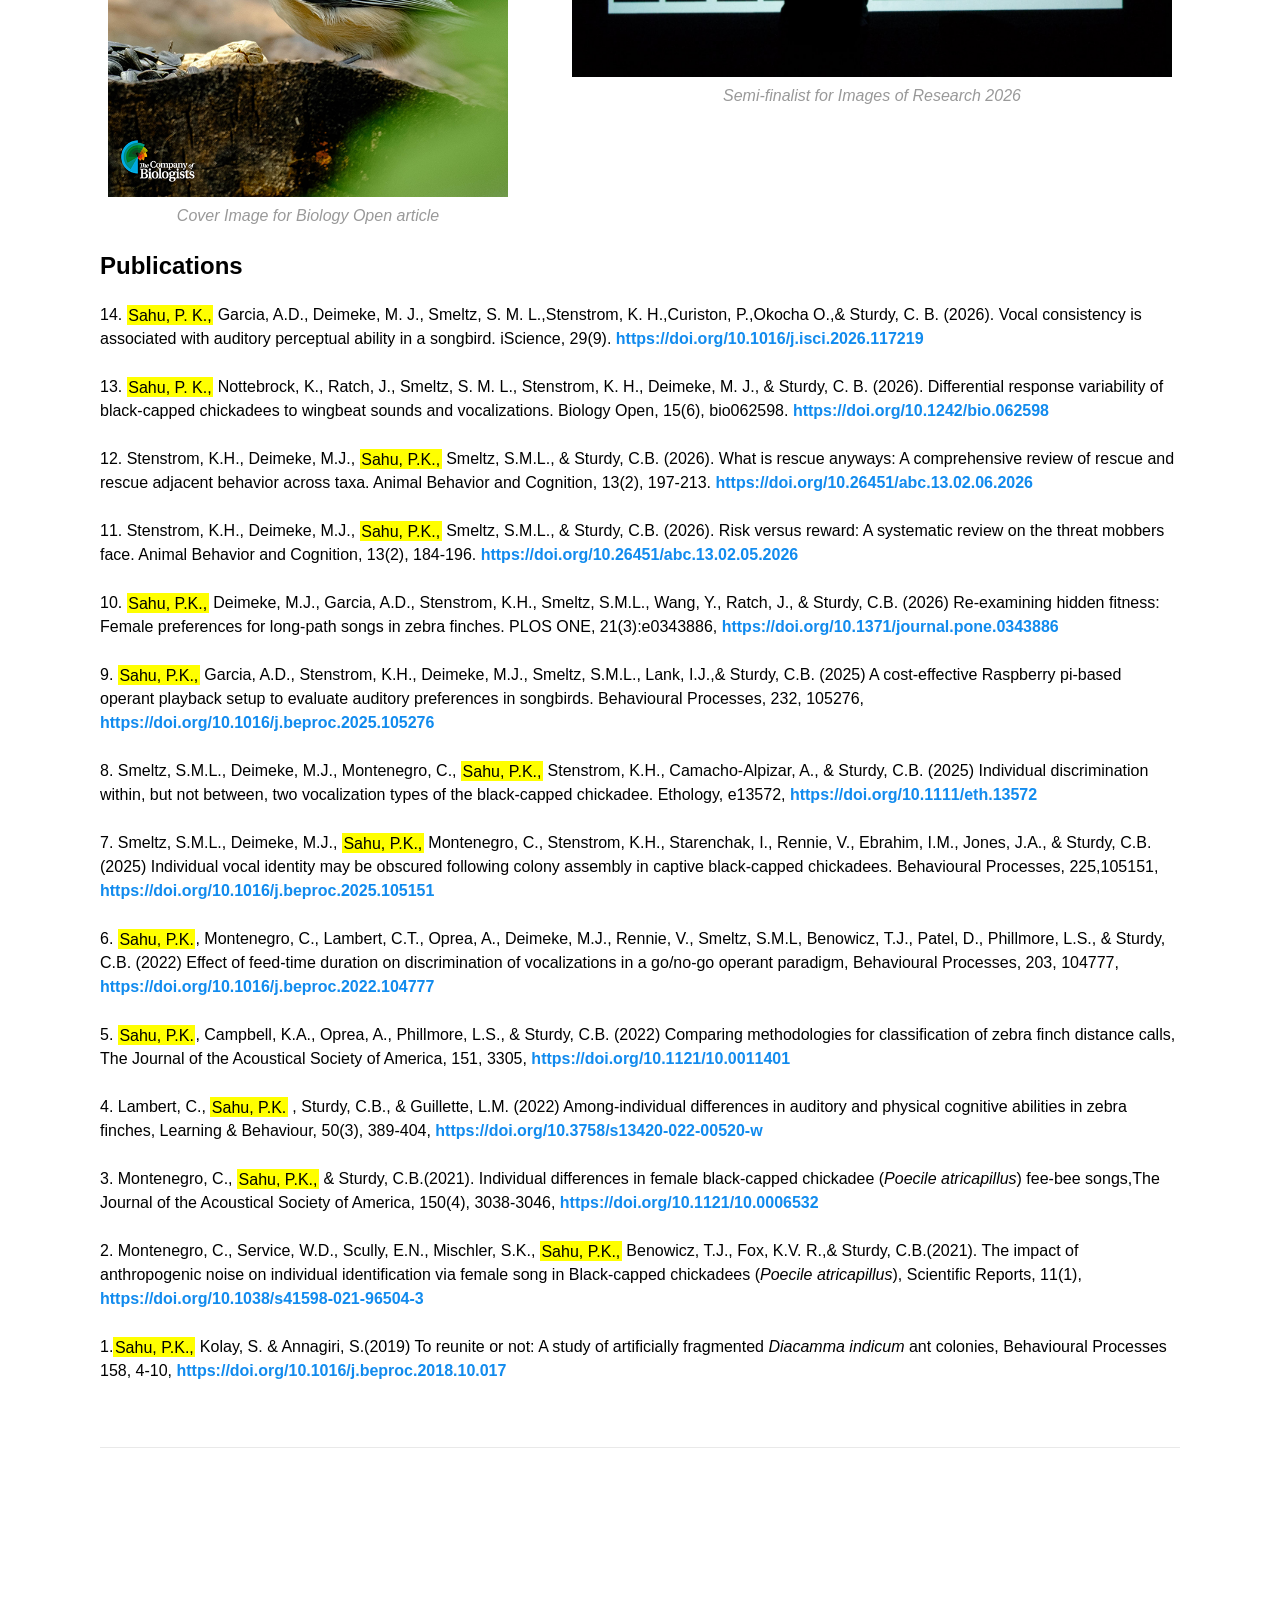
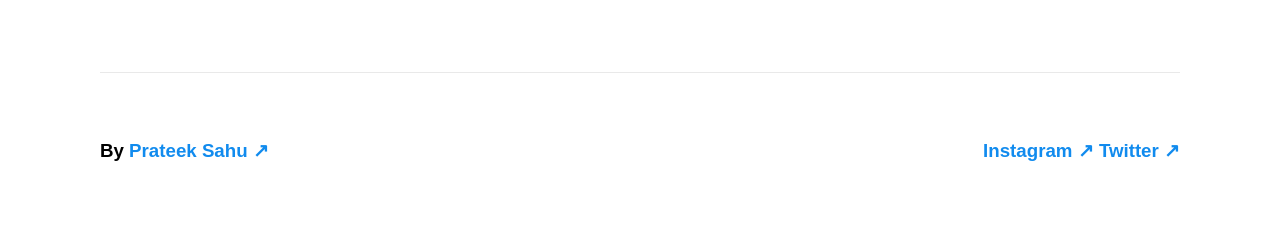
==== commit 026ec00f: "updated paper list" ====
--- a/index.html
+++ b/index.html
@@ -80,10 +80,26 @@
                 </a>
                 <figcaption><i>Read my guest post on the Raspberry Pi website</i></figcaption>
             </figure>
+            <figure>
+                <a href="https://doi.org/10.1242/bio.062598" target="_blank">
+                    <img alt="chickadee" src="./images/bcch.png" width="400">
+                </a>
+                <figcaption><i>Cover Image for Biology Open article</i></figcaption>
+            </figure>
+              <figure>
+                <a href="https://www.ualberta.ca/en/graduate-studies/training-events/research-showcases/images-of-research/2026-images-of-research-gallery.html?details=prateek-sahu" target="_blank">
+                    <img alt="chickadee" src="./images/ior.jpg" width="600">
+                </a>
+                <figcaption><i>Semi-finalist for Images of Research 2026</i></figcaption>
+            </figure>
+            
         </section>  
         <article>
             <h2>Publications</h2>
             <p>
+            14. <mark> Sahu, P. K.,</mark> Garcia, A.D., Deimeke, M. J., Smeltz, S. M. L.,Stenstrom, K. H.,Curiston, P.,Okocha O.,& Sturdy, C. B. (2026). Vocal consistency is associated with auditory perceptual ability in a songbird. 
+            iScience, 29(9). <a href="https://doi.org/10.1016/j.isci.2026.117219" target="_blank">https://doi.org/10.1016/j.isci.2026.117219</a> <br> <br>
+
             13. <mark> Sahu, P. K.,</mark> Nottebrock, K., Ratch, J., Smeltz, S. M. L., Stenstrom, K. H., Deimeke, M. J., & Sturdy, C. B. (2026). Differential response variability of black-capped chickadees to wingbeat sounds and vocalizations. 
             Biology Open, 15(6), bio062598. <a href="https://doi.org/10.1242/bio.062598" target="_blank">https://doi.org/10.1242/bio.062598</a> <br> <br>
             
